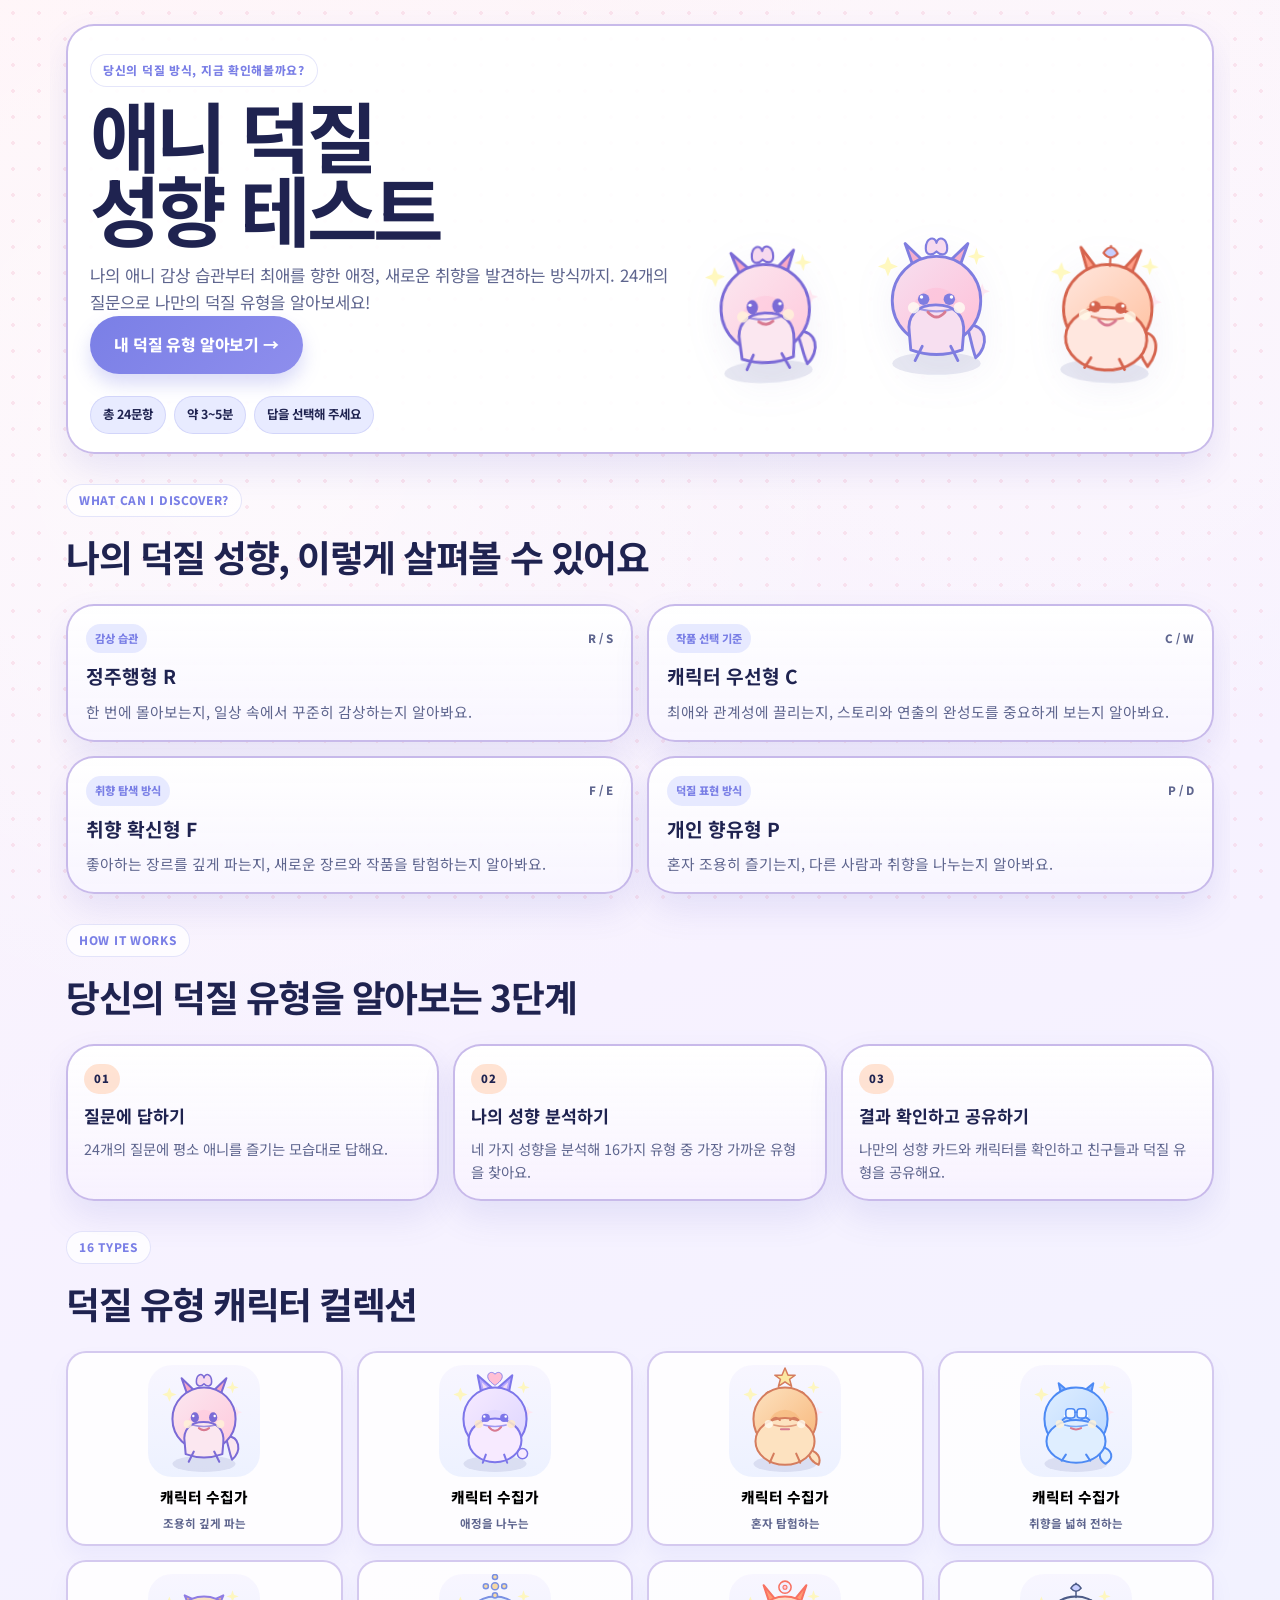
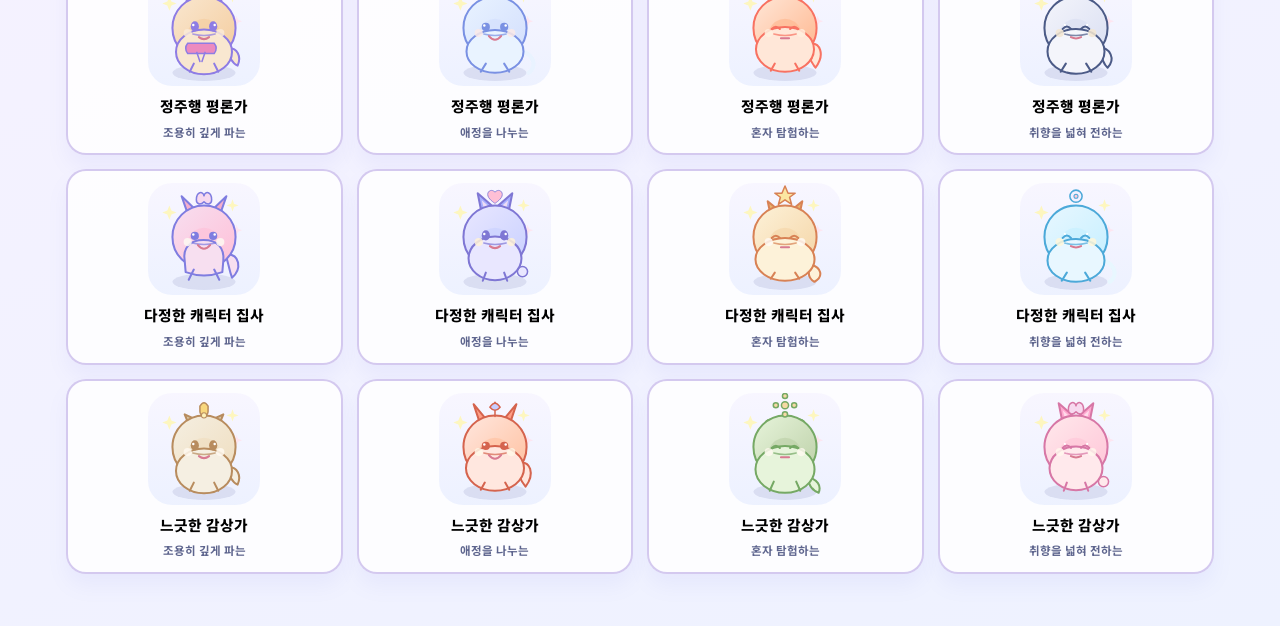
==== index.html @ 811a09e3 "Add files via upload" ====
<!DOCTYPE html>
<html lang="ko">
  <head>
    <meta charset="UTF-8" />
    <meta name="viewport" content="width=device-width, initial-scale=1.0" />
    <meta name="theme-color" content="#5a5bc9" />
    <meta
      name="description"
      content="24개 질문으로 알아보는 나의 덕질 유형! 16가지 유형 중 나는 어떤 타입일까요?"
    />
    <title>애니 덕질 성향 테스트</title>
    <link rel="canonical" href="https://yuyeon-a.github.io/connection-care/" />
    <meta property="og:type" content="website" />
    <meta property="og:title" content="애니 덕질 성향 테스트" />
    <meta property="og:description" content="24개 질문으로 알아보는 나의 덕질 유형! 16가지 유형 중 나는 어떤 타입일까요?" />
    <meta property="og:url" content="https://yuyeon-a.github.io/connection-care/" />
    <meta property="og:locale" content="ko_KR" />
    <meta property="og:image" content="https://yuyeon-a.github.io/connection-care/assets/og.png" />
    <meta name="twitter:card" content="summary_large_image" />
    <meta name="twitter:title" content="애니 덕질 성향 테스트" />
    <meta name="twitter:description" content="24개 질문으로 알아보는 나의 덕질 유형! 16가지 유형 중 나는 어떤 타입일까요?" />
    <meta name="twitter:image" content="https://yuyeon-a.github.io/connection-care/assets/og.png" />
    <link rel="icon" type="image/png" href="./assets/favicon.png" />
    <link rel="preconnect" href="https://fonts.googleapis.com" />
    <link rel="preconnect" href="https://fonts.gstatic.com" crossorigin />
    <link
      href="https://fonts.googleapis.com/css2?family=Noto+Sans+KR:wght@400;500;700;900&display=swap"
      rel="stylesheet"
    />
    <link rel="stylesheet" href="./css/style.css" />
  </head>
  <body>
    <div class="page-shell">
      <main class="page">
        <section id="intro" class="screen">
          <div class="intro-shell">
            <div class="hero-layout panel hero-panel">
              <div class="hero-copy">
                <p class="eyebrow">당신의 덕질 방식, 지금 확인해볼까요?</p>
                <h1>애니 덕질<br />성향 테스트</h1>
                <p class="lead">
                  나의 애니 감상 습관부터 최애를 향한 애정, 새로운 취향을 발견하는 방식까지.
                  24개의 질문으로 나만의 덕질 유형을 알아보세요!
                </p>
                <button id="start-btn" class="btn primary" type="button">
                  내 덕질 유형 알아보기 →
                </button>
                <div class="meta-row" aria-label="테스트 정보">
                  <span>총 24문항</span>
                  <span>약 3~5분</span>
                  <span>답을 선택해 주세요</span>
                </div>
              </div>

              <div class="hero-visual" aria-label="애니 캐릭터 일러스트">
                <div id="hero-art" class="hero-art"></div>
              </div>
            </div>

            <div class="info-section">
              <div class="section-head">
                <span class="kicker">What Can I Discover?</span>
                <h2>나의 덕질 성향, 이렇게 살펴볼 수 있어요</h2>
              </div>

              <div class="axis-grid">
                <article class="panel axis-card">
                  <div class="axis-card-top">
                    <span class="axis-tag">감상 습관</span>
                    <span class="axis-code">R / S</span>
                  </div>
                  <h3>정주행형 R</h3>
                  <p>한 번에 몰아보는지, 일상 속에서 꾸준히 감상하는지 알아봐요.</p>
                </article>

                <article class="panel axis-card">
                  <div class="axis-card-top">
                    <span class="axis-tag">작품 선택 기준</span>
                    <span class="axis-code">C / W</span>
                  </div>
                  <h3>캐릭터 우선형 C</h3>
                  <p>최애와 관계성에 끌리는지, 스토리와 연출의 완성도를 중요하게 보는지 알아봐요.</p>
                </article>

                <article class="panel axis-card">
                  <div class="axis-card-top">
                    <span class="axis-tag">취향 탐색 방식</span>
                    <span class="axis-code">F / E</span>
                  </div>
                  <h3>취향 확신형 F</h3>
                  <p>좋아하는 장르를 깊게 파는지, 새로운 장르와 작품을 탐험하는지 알아봐요.</p>
                </article>

                <article class="panel axis-card">
                  <div class="axis-card-top">
                    <span class="axis-tag">덕질 표현 방식</span>
                    <span class="axis-code">P / D</span>
                  </div>
                  <h3>개인 향유형 P</h3>
                  <p>혼자 조용히 즐기는지, 다른 사람과 취향을 나누는지 알아봐요.</p>
                </article>
              </div>
            </div>

            <div class="info-section how-it-works">
              <div class="section-head">
                <span class="kicker">How It Works</span>
                <h2>당신의 덕질 유형을 알아보는 3단계</h2>
              </div>

              <div class="steps-grid" aria-label="테스트 단계">
                <div class="panel step-card">
                  <div class="step-number">01</div>
                  <b>질문에 답하기</b>
                  <span>24개의 질문에 평소 애니를 즐기는 모습대로 답해요.</span>
                </div>
                <div class="panel step-card">
                  <div class="step-number">02</div>
                  <b>나의 성향 분석하기</b>
                  <span>네 가지 성향을 분석해 16가지 유형 중 가장 가까운 유형을 찾아요.</span>
                </div>
                <div class="panel step-card">
                  <div class="step-number">03</div>
                  <b>결과 확인하고 공유하기</b>
                  <span>나만의 성향 카드와 캐릭터를 확인하고 친구들과 덕질 유형을 공유해요.</span>
                </div>
              </div>
            </div>

            <div class="preview-block">
              <div class="section-head">
                <span class="kicker">16 Types</span>
                <h2>덕질 유형 캐릭터 컬렉션</h2>
              </div>
              <div id="type-preview" class="type-preview" aria-label="유형 미리보기"></div>
            </div>
          </div>
        </section>

        <section id="test" class="screen hidden" aria-live="polite">
          <div class="panel question-panel">
            <div class="question-meta">
              <span id="question-counter" class="question-badge">QUESTION 01 / 24</span>
              <span class="meta-tag">답을 선택해 주세요</span>
            </div>

            <div class="progress-track" aria-hidden="true">
              <div id="progress-fill" class="progress-fill"></div>
            </div>

            <h2 id="question-text" class="question-text"></h2>
            <div id="answer-options" class="answer-options" aria-label="질문 응답 선택"></div>

            <div class="nav-row">
              <button id="prev-btn" class="btn secondary" type="button">이전</button>
              <button id="next-btn" class="btn primary" type="button" disabled>다음 →</button>
            </div>
          </div>
        </section>

        <section id="result" class="screen hidden">
          <div class="result-header">
            <p class="eyebrow">당신의 덕질 유형은</p>
            <h2>나의 애니 덕질 캐릭터</h2>
          </div>

          <div class="result-layout">
            <div id="result-card-wrap" class="panel result-card-wrap"></div>

            <div class="panel result-summary-panel">
              <h2>나의 성향 분석</h2>
              <div id="axis-breakdown" class="axis-breakdown"></div>
              <p class="axis-note">
                ※ 수치는 응답을 바탕으로 한 상대적 성향 점수예요. 두 성향이 같으면 X로 표시해요.
              </p>
            </div>
          </div>

          <div id="result-report" class="result-report" aria-live="polite"></div>

          <div class="panel share-panel">
            <h2>결과 공유하기</h2>
            <div class="share-grid">
              <button type="button" class="btn share-btn" data-share="instagram">인스타그램</button>
              <button type="button" class="btn share-btn" data-share="x">X(트위터)</button>
              <button type="button" class="btn share-btn" data-share="kakao">카카오톡</button>
              <button type="button" class="btn share-btn secondary" data-share="save">이미지 저장</button>
              <button type="button" class="btn share-btn secondary" data-share="copy">링크 복사</button>
              <button type="button" class="btn share-btn secondary" data-share="retry">다시 하기</button>
            </div>
          </div>
        </section>
      </main>
    </div>

    <div id="toast" class="toast" role="status" aria-live="polite"></div>

    <script src="./js/data.js"></script>
    <script src="./js/app.js"></script>
  </body>
</html>
---- css/style.css ----
:root {
  --bg-1: #fff5f8;
  --bg-2: #f7f2ff;
  --bg-3: #eef7ff;
  --panel: rgba(255, 255, 255, 0.94);
  --pink: #f7bfd7;
  --pink-strong: #f29bbd;
  --peach: #ffd7c0;
  --blue: #bfe7ff;
  --blue-strong: #7ec6f5;
  --lavender: #dfe3ff;
  --lavender-strong: #7a7fe6;
  --yellow: #f8ebab;
  --mint: #d7f5e6;
  --navy: #1f2350;
  --subtle: #5e658e;
  --line: #e4d9ef;
  --shadow: rgba(90, 91, 201, 0.12);
  --danger: #d75c85;
  --white: #ffffff;
}

* {
  box-sizing: border-box;
}

html {
  scroll-behavior: smooth;
  overflow-x: hidden;
}

body {
  margin: 0;
  min-height: 100vh;
  max-width: 100vw;
  overflow-x: hidden;
  background:
    radial-gradient(circle at 20% 20%, rgba(255, 255, 255, 0.5) 0, rgba(255, 255, 255, 0) 30%),
    radial-gradient(circle at 80% 10%, rgba(255, 255, 255, 0.35) 0, rgba(255, 255, 255, 0) 26%),
    linear-gradient(160deg, var(--bg-1), var(--bg-2) 45%, #eef2ff 100%);
  color: var(--navy);
  font-family: "Noto Sans KR", "Apple SD Gothic Neo", "Malgun Gothic", sans-serif;
  line-height: 1.6;
}

body,
.page-shell,
.page,
.screen,
main,
section,
article,
div,
span,
button,
label,
strong,
small,
p,
h1,
h2,
h3,
h4,
svg {
  max-width: 100%;
}

html {
  overflow-x: hidden;
}

body::before {
  content: "";
  position: fixed;
  inset: 0;
  background-image: radial-gradient(circle, rgba(245, 186, 209, 0.65) 0 10%, transparent 11%);
  background-size: 26px 26px;
  opacity: 0.5;
  pointer-events: none;
}

img {
  max-width: 100%;
  display: block;
}

button,
input,
textarea,
select {
  font: inherit;
}

button {
  cursor: pointer;
}

:focus-visible {
  outline: 3px solid rgba(242, 155, 189, 0.9);
  outline-offset: 3px;
}

.page-shell {
  position: relative;
  z-index: 1;
  width: min(100%, 1180px);
  max-width: 100%;
  margin: 0 auto;
  padding: 24px 16px 52px;
  overflow-x: hidden;
}

.page {
  width: 100%;
  max-width: 100%;
}

.screen {
  width: 100%;
}

.hidden {
  display: none !important;
}

.panel {
  background: rgba(255, 255, 255, 0.92);
  border: 2px solid rgba(194, 179, 232, 0.9);
  border-radius: 28px;
  box-shadow: 0 16px 34px var(--shadow);
}

.hero-panel {
  padding: 28px 22px 18px;
}

.hero-layout {
  display: grid;
  grid-template-columns: 1fr;
  gap: 10px;
  align-items: center;
  margin-bottom: 28px;
}

.eyebrow,
.kicker {
  display: inline-flex;
  align-items: center;
  margin: 0 0 10px;
  padding: 6px 12px;
  border-radius: 999px;
  background: rgba(255, 255, 255, 0.75);
  border: 1.5px solid rgba(122, 127, 230, 0.2);
  color: var(--lavender-strong);
  font-size: 0.74rem;
  font-weight: 800;
  letter-spacing: 0.06em;
  text-transform: uppercase;
}

h1 {
  margin: 0;
  font-size: clamp(2.5rem, 6vw, 4.8rem);
  line-height: 0.96;
  letter-spacing: -0.06em;
}

.lead {
  margin: 18px 0 0;
  max-width: 600px;
  color: var(--subtle);
  font-size: 1.05rem;
}

.meta-row {
  display: flex;
  flex-wrap: wrap;
  gap: 8px;
  margin-top: 22px;
}

.meta-row span {
  display: inline-flex;
  align-items: center;
  justify-content: center;
  padding: 8px 12px;
  border-radius: 999px;
  background: rgba(223, 227, 255, 0.7);
  border: 1px solid rgba(122, 127, 230, 0.2);
  color: var(--navy);
  font-weight: 700;
  font-size: 0.78rem;
}

.btn {
  border: none;
  border-radius: 999px;
  background: linear-gradient(135deg, var(--lavender-strong), #8e8eed);
  color: var(--white);
  padding: 16px 24px;
  font-weight: 800;
  letter-spacing: -0.01em;
  box-shadow: 0 10px 18px rgba(122, 127, 230, 0.28);
  transition: transform 0.2s ease, box-shadow 0.2s ease, opacity 0.2s ease;
}

.btn:hover {
  transform: translateY(-2px);
  box-shadow: 0 14px 22px rgba(122, 127, 230, 0.35);
}

.btn:disabled {
  opacity: 0.45;
  cursor: not-allowed;
  transform: none;
  box-shadow: none;
}

.btn.secondary {
  background: var(--white);
  color: var(--lavender-strong);
  border: 2px solid rgba(122, 127, 230, 0.22);
  box-shadow: none;
}

.hero-copy {
  display: flex;
  flex-direction: column;
  align-items: flex-start;
  justify-content: center;
}

.hero-art {
  display: flex;
  align-items: flex-end;
  justify-content: center;
  gap: 10px;
  min-height: 300px;
  padding: 12px 8px;
}

.hero-character {
  display: flex;
  align-items: end;
  justify-content: center;
  width: 32%;
  min-width: 100px;
  padding: 0;
  border: none;
  background: transparent;
  transform-origin: bottom center;
}

.hero-character:nth-child(1) { transform: translateY(8px) rotate(-3deg); }
.hero-character:nth-child(2) { transform: translateY(0) rotate(0deg); }
.hero-character:nth-child(3) { transform: translateY(8px) rotate(3deg); }

.hero-art svg {
  width: 100%;
  height: auto;
  max-width: 180px;
  filter: drop-shadow(0 14px 18px rgba(96, 92, 182, 0.08));
}

.character-modal {
  position: fixed;
  inset: 0;
  display: flex;
  align-items: center;
  justify-content: center;
  padding: 16px;
  background: rgba(17, 20, 48, 0.48);
  z-index: 200;
}

.character-modal-body {
  position: relative;
  width: min(92vw, 480px);
  max-height: 85vh;
  overflow: auto;
  background: rgba(255, 255, 255, 0.98);
  border: 2px solid rgba(122, 127, 230, 0.12);
  border-radius: 28px;
  box-shadow: 0 22px 60px rgba(31, 35, 80, 0.2);
  padding: 18px 16px 16px;
  animation: modalIn 0.2s ease-out;
}

.character-modal-hero {
  display: flex;
  justify-content: center;
  padding: 8px 0 14px;
}

.character-modal-copy {
  display: grid;
  gap: 10px;
}

.character-modal-close {
  position: absolute;
  top: 10px;
  right: 10px;
  width: 36px;
  height: 36px;
  display: inline-flex;
  align-items: center;
  justify-content: center;
  border: none;
  border-radius: 50%;
  background: rgba(122, 127, 230, 0.1);
  color: var(--navy);
  font-size: 1.2rem;
}

.character-modal-badge {
  display: inline-flex;
  width: fit-content;
  padding: 6px 10px;
  border-radius: 999px;
  background: rgba(223, 227, 255, 0.72);
  color: var(--lavender-strong);
  font-size: 0.74rem;
  font-weight: 900;
  letter-spacing: 0.08em;
}

.character-modal-copy h3 {
  margin: 0;
  font-size: clamp(1.7rem, 4vw, 2.35rem);
  letter-spacing: -0.04em;
}

.character-modal-tagline {
  margin: 0;
  font-size: 0.95rem;
  color: var(--lavender-strong);
  font-weight: 800;
}

.character-modal-description {
  margin: 0;
  color: var(--subtle);
  font-size: 0.92rem;
  line-height: 1.65;
}

.character-modal-list {
  margin: 4px 0 0;
  padding-left: 1.1rem;
  color: var(--subtle);
  display: grid;
  gap: 6px;
  font-size: 0.9rem;
}

.character-modal-chips {
  display: flex;
  flex-wrap: wrap;
  gap: 8px;
}

.trait-chip {
  display: inline-flex;
  padding: 7px 10px;
  border-radius: 999px;
  background: rgba(255, 245, 250, 0.8);
  border: 1px solid rgba(242, 155, 189, 0.2);
  color: var(--navy);
  font-size: 0.72rem;
  font-weight: 800;
}

.character-modal-actions {
  display: flex;
  align-items: center;
  justify-content: center;
  gap: 10px;
  margin-top: 4px;
}

.character-modal-actions .btn {
  padding-inline: 18px;
}

@keyframes modalIn {
  from {
    opacity: 0;
    transform: translateY(12px) scale(0.98);
  }
  to {
    opacity: 1;
    transform: translateY(0) scale(1);
  }
}

@media (prefers-reduced-motion: reduce) {
  .character-modal-body {
    animation: none;
  }
}

body.modal-open {
  overflow: hidden;
}

.result-error-panel {
  display: grid;
  gap: 12px;
  text-align: center;
  padding: 24px 18px;
  min-height: 260px;
  align-content: center;
  justify-items: center;
}

.result-error-mark {
  width: 52px;
  height: 52px;
  display: inline-flex;
  align-items: center;
  justify-content: center;
  border-radius: 50%;
  background: rgba(255, 191, 215, 0.35);
  color: var(--danger);
  font-size: 2rem;
  font-weight: 900;
}

.result-error-panel h3 {
  margin: 0;
  font-size: 1.8rem;
  letter-spacing: -0.04em;
}

.result-error-panel p {
  margin: 0;
  color: var(--subtle);
}

.result-error-actions {
  display: flex;
  gap: 10px;
  flex-wrap: wrap;
  justify-content: center;
}

.info-section,
.preview-block {
  margin-top: 30px;
}

.section-head {
  margin-bottom: 18px;
}

.section-head h2 {
  margin: 0;
  font-size: clamp(1.65rem, 3vw, 2.3rem);
  letter-spacing: -0.04em;
}

.axis-grid {
  display: grid;
  grid-template-columns: repeat(1, minmax(0, 1fr));
  gap: 14px;
}

.axis-card {
  padding: 18px 18px 16px;
  background: linear-gradient(180deg, rgba(255, 255, 255, 0.98), rgba(248, 245, 255, 0.95));
}

.axis-card-top {
  display: flex;
  justify-content: space-between;
  gap: 10px;
  align-items: center;
  margin-bottom: 8px;
}

.axis-tag {
  display: inline-flex;
  padding: 6px 9px;
  border-radius: 999px;
  background: rgba(223, 227, 255, 0.75);
  color: var(--lavender-strong);
  font-size: 0.7rem;
  font-weight: 800;
}

.axis-code {
  color: var(--subtle);
  font-size: 0.72rem;
  font-weight: 800;
}

.axis-emoji {
  display: inline-flex;
  align-items: center;
  justify-content: center;
  width: 48px;
  height: 48px;
  margin: 8px 0 10px;
  border-radius: 16px;
  background: linear-gradient(135deg, rgba(247, 191, 215, 0.4), rgba(191, 231, 255, 0.4));
  font-size: 1.6rem;
}

.axis-card h3 {
  margin: 0 0 8px;
  font-size: 1.2rem;
}

.axis-card p {
  margin: 0;
  color: var(--subtle);
  font-size: 0.92rem;
}

.steps-grid {
  display: grid;
  grid-template-columns: 1fr;
  gap: 14px;
}

.step-card {
  padding: 18px 16px 16px;
  display: flex;
  flex-direction: column;
  gap: 8px;
  min-height: 150px;
  background: linear-gradient(180deg, rgba(255,255,255,0.98), rgba(247,242,255,0.9));
}

.step-number {
  width: fit-content;
  padding: 6px 10px;
  border-radius: 999px;
  background: rgba(255, 215, 192, 0.7);
  color: var(--navy);
  font-weight: 900;
  font-size: 0.7rem;
  letter-spacing: 0.08em;
}

.step-card b {
  font-size: 1.08rem;
}

.step-card span {
  color: var(--subtle);
  font-size: 0.9rem;
}

.type-preview {
  display: grid;
  grid-template-columns: repeat(2, minmax(0, 1fr));
  gap: 14px;
}

.type-card {
  background: rgba(255, 255, 255, 0.84);
  border: 2px solid rgba(194, 179, 232, 0.7);
  border-radius: 20px;
  padding: 12px 10px 10px;
  text-align: center;
  box-shadow: 0 12px 20px rgba(122, 127, 230, 0.08);
}

.type-card-art {
  display: flex;
  align-items: center;
  justify-content: center;
  width: 112px;
  height: 112px;
  margin: 0 auto 8px;
  border-radius: 24px;
  background: linear-gradient(180deg, rgba(247, 245, 255, 0.9), rgba(235, 240, 255, 0.9));
  overflow: hidden;
}

.type-card-art svg {
  display: block;
  width: 112px;
  height: 112px;
  margin: 0;
}

.type-card .label {
  display: block;
  font-weight: 800;
  font-size: 0.92rem;
}

.type-card .sub {
  color: var(--subtle);
  font-size: 0.72rem;
  font-weight: 700;
}

.question-panel {
  max-width: 860px;
  margin: 0 auto;
  padding: 26px 18px 20px;
  background: linear-gradient(180deg, rgba(255,255,255,0.97), rgba(248,245,255,0.95));
}

.question-meta {
  display: flex;
  justify-content: space-between;
  align-items: center;
  gap: 12px;
  margin-bottom: 10px;
}

.question-badge {
  display: inline-flex;
  align-items: center;
  padding: 7px 12px;
  border-radius: 999px;
  background: rgba(223, 227, 255, 0.75);
  color: var(--navy);
  font-size: 0.73rem;
  font-weight: 900;
  letter-spacing: 0.08em;
  text-transform: uppercase;
}

.meta-tag {
  color: var(--subtle);
  font-size: 0.82rem;
  font-weight: 700;
}

.progress-track {
  height: 12px;
  width: 100%;
  background: linear-gradient(90deg, rgba(223,227,255,0.8), rgba(255,223,236,0.75));
  border: 1px solid rgba(122, 127, 230, 0.1);
  border-radius: 999px;
  overflow: hidden;
}

.progress-fill {
  height: 100%;
  width: 0;
  background: linear-gradient(90deg, var(--pink-strong), var(--lavender-strong), var(--blue-strong));
  border-radius: inherit;
  transition: width 0.26s ease;
}

.question-text {
  margin: 26px 0 22px;
  min-height: 78px;
  font-size: clamp(1.3rem, 2.7vw, 2rem);
  line-height: 1.45;
  letter-spacing: -0.03em;
  text-align: center;
  word-break: keep-all;
}

.answer-options {
  display: grid;
  grid-template-columns: repeat(7, minmax(0, 1fr));
  gap: 8px;
  align-items: start;
}

.answer-option {
  display: flex;
  flex-direction: column;
  justify-content: flex-start;
  align-items: center;
  gap: 6px;
  min-height: 96px;
  padding: 8px 4px 6px;
  border: none;
  background: transparent;
  color: var(--navy);
  text-align: center;
  transition: transform 0.18s ease, opacity 0.18s ease;
}

.answer-option:hover {
  transform: translateY(-2px);
}

.answer-option:focus-visible {
  outline: 3px solid rgba(122, 127, 230, 0.45);
  outline-offset: 2px;
  border-radius: 999px;
}

.answer-option .answer-dot {
  position: relative;
  display: inline-flex;
  align-items: center;
  justify-content: center;
  width: 12px;
  height: 12px;
  border-radius: 50%;
  background: linear-gradient(145deg, rgba(188, 194, 221, 0.95), rgba(146, 150, 179, 0.88));
  border: 2px solid rgba(86, 93, 140, 0.18);
  box-shadow: inset 0 0 0 2px rgba(255, 255, 255, 0.75), 0 0 0 rgba(255, 255, 255, 0);
  transition: transform 0.18s ease, background 0.18s ease, box-shadow 0.18s ease;
}

.answer-option .answer-dot::before,
.answer-option .answer-dot::after {
  content: "";
  position: absolute;
  inset: -8px;
  border-radius: 50%;
  pointer-events: none;
}

.answer-option .answer-dot::before {
  border: 2px solid rgba(255, 185, 214, 0.8);
  opacity: 0;
  transform: scale(0.7);
}

.answer-option .answer-dot::after {
  inset: -4px;
  background: radial-gradient(circle, rgba(255, 255, 255, 0.9), rgba(255, 255, 255, 0) 62%);
  opacity: 0;
}

.answer-option .answer-value {
  font-size: 0.68rem;
  font-weight: 800;
  line-height: 1;
  color: var(--subtle);
}

.answer-option .answer-label {
  font-size: 0.58rem;
  font-weight: 700;
  line-height: 1.2;
  color: var(--subtle);
  word-break: keep-all;
  min-height: 28px;
}

.answer-option.selected .answer-dot {
  width: 16px;
  height: 16px;
  background: linear-gradient(135deg, #ffb8d8, #b9caef 40%, #b8f0d9 100%);
  border-color: rgba(122, 127, 230, 0.2);
  box-shadow: 0 0 0 4px rgba(122, 127, 230, 0.12), 0 0 14px rgba(255, 184, 216, 0.9), 0 0 22px rgba(167, 200, 255, 0.75);
  animation: answerGlow 0.45s ease-out;
}

.answer-option.selected .answer-dot::before {
  opacity: 1;
  animation: answerRing 0.45s ease-out;
}

.answer-option.selected .answer-dot::after {
  opacity: 1;
  animation: answerSpark 0.5s ease-out;
}

.answer-option.selected .answer-value,
.answer-option.selected .answer-label {
  color: var(--navy);
}

@keyframes answerGlow {
  0% {
    transform: scale(0.75);
    box-shadow: 0 0 0 rgba(255, 184, 216, 0), 0 0 0 rgba(167, 200, 255, 0);
  }
  45% {
    transform: scale(1.12);
    box-shadow: 0 0 0 6px rgba(255, 184, 216, 0.24), 0 0 18px rgba(255, 184, 216, 0.9), 0 0 28px rgba(167, 200, 255, 0.7);
  }
  100% {
    transform: scale(1);
    box-shadow: 0 0 0 4px rgba(122, 127, 230, 0.12), 0 0 14px rgba(255, 184, 216, 0.9), 0 0 22px rgba(167, 200, 255, 0.75);
  }
}

@keyframes answerRing {
  0% {
    opacity: 0;
    transform: scale(0.65);
  }
  40% {
    opacity: 1;
  }
  100% {
    opacity: 0;
    transform: scale(1.25);
  }
}

@keyframes answerSpark {
  0% {
    transform: scale(0.5);
    opacity: 0;
  }
  30% {
    opacity: 1;
  }
  100% {
    transform: scale(1.2);
    opacity: 0;
  }
}

.nav-row {
  display: flex;
  justify-content: flex-start;
  margin-top: 22px;
}

.result-header {
  margin: 0 0 18px;
}

.result-header h2 {
  margin: 0;
  font-size: clamp(1.8rem, 4vw, 2.8rem);
  letter-spacing: -0.04em;
}

.result-layout {
  display: grid;
  grid-template-columns: minmax(0, 1fr);
  gap: 20px;
  align-items: start;
  max-width: 1100px;
  margin: 0 auto;
  min-width: 0;
}

.result-card-wrap {
  width: min(100%, 420px);
  justify-self: center;
  padding: 18px 14px;
  background: linear-gradient(180deg, rgba(255,255,255,0.96), rgba(249,244,255,0.95));
  overflow: hidden;
  min-width: 0;
}

.result-card-wrap svg {
  display: block;
  width: 100%;
  max-width: 360px;
  height: auto;
  margin: 0 auto;
  border-radius: 32px;
  box-shadow: 0 18px 28px rgba(122, 127, 230, 0.12);
  animation: resultCardReveal 0.4s ease-out;
  transform-origin: center center;
}

@keyframes resultCardReveal {
  from {
    opacity: 0;
    transform: translateY(14px) scale(0.98);
  }
  to {
    opacity: 1;
    transform: translateY(0) scale(1);
  }
}

@media (prefers-reduced-motion: reduce) {
  .result-card-wrap svg {
    animation: none;
  }
}

.result-summary-panel {
  padding: 18px 18px 16px;
  min-width: 0;
}

.result-summary-panel h2 {
  margin: 0 0 16px;
  font-size: clamp(1.4rem, 2vw, 2rem);
  letter-spacing: -0.04em;
}

.result-report {
  margin-top: 28px;
  display: grid;
  gap: 18px;
}

.result-article {
  display: grid;
  gap: 18px;
}

.report-hero,
.report-section {
  background: linear-gradient(180deg, rgba(255,255,255,0.98), rgba(248,244,255,0.96));
  border: 2px solid rgba(194, 179, 232, 0.8);
  border-radius: 28px;
  box-shadow: 0 18px 30px rgba(90, 91, 201, 0.08);
}

.report-hero {
  display: grid;
  grid-template-columns: 1fr;
  gap: 14px;
  padding: 20px 18px;
}

.report-hero-art {
  display: flex;
  align-items: center;
  justify-content: center;
  min-height: 250px;
  padding: 8px;
  border-radius: 24px;
  background: linear-gradient(180deg, rgba(237,244,255,0.8), rgba(245,240,255,0.8));
}

.report-hero-art svg {
  width: min(100%, 260px);
  height: auto;
  display: block;
  filter: drop-shadow(0 18px 22px rgba(105, 102, 195, 0.12));
}

.report-copy {
  display: grid;
  gap: 10px;
  min-width: 0;
}

.report-copy h3,
.report-copy p,
.report-section > p,
.trait-item span,
.strength-item span,
.weak-item span,
.axis-summary-top,
.axis-note,
.result-line,
.result-intro,
.axis-row p,
.axis-head,
.share-btn,
.meta-row span,
.question-badge,
.meta-tag,
.result-badge,
.keyword-pill,
.type-card .label,
.type-card .sub,
.axis-tag,
.axis-code,
.axis-card p,
.axis-card h3 {
  overflow-wrap: anywhere;
  word-break: keep-all;
}

.result-badge {
  display: inline-flex;
  width: fit-content;
  padding: 6px 10px;
  border-radius: 999px;
  background: rgba(223, 227, 255, 0.72);
  color: var(--lavender-strong);
  font-size: 0.72rem;
  font-weight: 900;
  letter-spacing: 0.12em;
  text-transform: uppercase;
}

.report-copy h3 {
  margin: 0;
  font-size: clamp(2rem, 4vw, 3rem);
  line-height: 1.05;
  letter-spacing: -0.05em;
}

.result-line {
  margin: 0;
  color: var(--lavender-strong);
  font-weight: 800;
  font-size: 0.98rem;
}

.result-intro {
  margin: 0;
  color: var(--subtle);
  font-size: 0.98rem;
}

.keyword-row {
  display: flex;
  flex-wrap: wrap;
  gap: 8px;
  margin-top: 4px;
}

.keyword-pill {
  display: inline-flex;
  align-items: center;
  justify-content: center;
  padding: 7px 10px;
  border-radius: 999px;
  background: linear-gradient(135deg, rgba(247, 191, 215, 0.5), rgba(223, 227, 255, 0.64));
  border: 1px solid rgba(122, 127, 230, 0.18);
  color: var(--navy);
  font-size: 0.73rem;
  font-weight: 800;
}

.report-section {
  padding: 18px 18px 20px;
  min-width: 0;
}

.report-section h4 {
  margin: 0 0 14px;
  font-size: 1.2rem;
  letter-spacing: -0.03em;
}

.report-section > p {
  margin: 0;
  color: var(--subtle);
  font-size: 0.96rem;
}

.trait-grid,
.strength-grid,
.weak-grid {
  display: grid;
  grid-template-columns: 1fr;
  gap: 12px;
}

.trait-item,
.strength-item,
.weak-item {
  display: grid;
  gap: 6px;
  padding: 14px 14px 12px;
  border-radius: 18px;
  background: rgba(249,247,255,0.9);
  border: 1px solid rgba(194, 179, 232, 0.7);
}

.trait-item strong,
.strength-item strong,
.weak-item strong {
  font-size: 0.96rem;
}

.trait-item span,
.strength-item span,
.weak-item span {
  color: var(--subtle);
  font-size: 0.86rem;
  line-height: 1.6;
}

.axis-summary {
  display: grid;
  gap: 14px;
}

.axis-summary-row {
  display: grid;
  gap: 8px;
}

.axis-summary-top {
  display: flex;
  justify-content: space-between;
  gap: 10px;
  font-size: 0.8rem;
  font-weight: 800;
  flex-wrap: wrap;
  min-width: 0;
}

.axis-summary-bar {
  position: relative;
  display: flex;
  width: 100%;
  min-width: 0;
  overflow: hidden;
  height: 12px;
  border-radius: 999px;
  background: rgba(228, 217, 239, 0.9);
}

.axis-summary-bar .segment-a,
.axis-summary-bar .segment-b {
  height: 100%;
  display: block;
}

.axis-summary-bar .segment-a {
  background: linear-gradient(90deg, var(--lavender-strong), #8a87ef);
}

.axis-summary-bar .segment-b {
  background: linear-gradient(90deg, var(--pink-strong), #f9b4cb);
}

.axis-summary-note {
  margin-top: 8px;
  color: var(--subtle);
  font-size: 0.82rem;
}

@media (min-width: 700px) {
  .report-hero {
    grid-template-columns: minmax(220px, 280px) minmax(0, 1fr);
    align-items: center;
  }

  .trait-grid,
  .strength-grid,
  .weak-grid {
    grid-template-columns: repeat(2, minmax(0, 1fr));
  }
}

.axis-breakdown {
  display: grid;
  gap: 18px;
}

.axis-row {
  display: grid;
  gap: 8px;
}

.axis-head {
  display: flex;
  justify-content: space-between;
  align-items: center;
  gap: 8px;
  font-weight: 800;
  font-size: 0.82rem;
  flex-wrap: wrap;
  min-width: 0;
}

.axis-bar {
  position: relative;
  display: flex;
  width: 100%;
  min-width: 0;
  height: 12px;
  border-radius: 999px;
  overflow: hidden;
  background: rgba(228, 217, 239, 0.9);
}

.axis-bar .segment-a {
  display: block;
  background: linear-gradient(90deg, var(--lavender-strong), #8a87ef);
  height: 100%;
}

.axis-bar .segment-b {
  display: block;
  background: linear-gradient(90deg, var(--pink-strong), #fabcce);
  height: 100%;
}

.axis-row p {
  margin: 0;
  color: var(--subtle);
  font-size: 0.78rem;
}

.axis-note {
  margin: 10px 0 0;
  color: var(--subtle);
  font-size: 0.72rem;
}

.share-panel {
  margin-top: 24px;
  padding: 20px 18px;
}

.share-panel h2 {
  margin: 0 0 12px;
  font-size: clamp(1.3rem, 2vw, 1.8rem);
  letter-spacing: -0.03em;
}

.share-grid {
  display: grid;
  grid-template-columns: repeat(2, minmax(0, 1fr));
  gap: 10px;
  margin-top: 12px;
}

.share-btn {
  width: 100%;
  justify-self: stretch;
  font-size: 0.9rem;
  padding: 12px 14px;
}

.toast {
  position: fixed;
  left: 50%;
  bottom: 24px;
  transform: translateX(-50%) translateY(12px);
  background: rgba(31, 35, 80, 0.97);
  color: var(--white);
  padding: 10px 18px;
  border-radius: 999px;
  box-shadow: 0 14px 30px rgba(31, 35, 80, 0.25);
  opacity: 0;
  pointer-events: none;
  transition: opacity 0.2s ease, transform 0.2s ease;
  font-size: 0.84rem;
  z-index: 100;
}

.toast.show {
  opacity: 1;
  transform: translateX(-50%) translateY(0);
}

.friend-banner {
  display: flex;
  flex-direction: column;
  gap: 8px;
  margin-bottom: 18px;
  padding: 16px 18px;
  border: 1px solid rgba(112, 118, 220, 0.2);
  border-radius: 18px;
  background: linear-gradient(135deg, rgba(122, 109, 255, 0.1), rgba(255, 176, 208, 0.12));
}

.friend-banner strong {
  font-size: 1rem;
  color: var(--navy);
}

.friend-banner span {
  font-size: 0.8rem;
  color: var(--subtle);
}

.friend-cta {
  width: fit-content;
  margin-top: 4px;
}

.image-overlay {
  position: fixed;
  inset: 0;
  display: none;
  align-items: center;
  justify-content: center;
  z-index: 200;
  padding: 20px;
}

.image-overlay.show {
  display: flex;
}

.image-overlay-backdrop {
  position: absolute;
  inset: 0;
  background: rgba(17, 20, 48, 0.6);
}

.image-overlay-dialog {
  position: relative;
  z-index: 1;
  width: min(90vw, 420px);
  padding: 18px 18px 12px;
  border-radius: 24px;
  background: rgba(255, 255, 255, 0.98);
  box-shadow: 0 20px 50px rgba(17, 20, 48, 0.28);
}

.image-overlay-close {
  position: absolute;
  top: 12px;
  right: 12px;
  width: 36px;
  height: 36px;
  border: 0;
  border-radius: 50%;
  background: rgba(90, 91, 201, 0.12);
  color: var(--navy);
  font-size: 1.1rem;
  cursor: pointer;
}

.image-overlay-copy {
  margin: 0 0 12px;
  font-size: 0.82rem;
  font-weight: 700;
  color: var(--subtle);
}

.image-overlay-preview {
  display: block;
  width: 100%;
  border-radius: 18px;
  background: #f7f3ff;
}

@media (min-width: 640px) {
  .axis-grid {
    grid-template-columns: repeat(2, minmax(0, 1fr));
  }

  .steps-grid {
    grid-template-columns: repeat(3, minmax(0, 1fr));
  }

  .type-preview {
    grid-template-columns: repeat(4, minmax(0, 1fr));
  }
}

@media (min-width: 820px) {
  .hero-layout {
    grid-template-columns: 1.15fr 1fr;
  }

  .result-layout {
    grid-template-columns: minmax(280px, 400px) minmax(0, 1fr);
  }

  .result-card-wrap {
    width: min(100%, 400px);
    justify-self: center;
  }
}

@media (max-width: 720px) {
  .question-panel {
    padding-inline: 14px;
  }

  .answer-options {
    gap: 6px;
    width: 100%;
  }

  .answer-option {
    min-height: 82px;
    padding-inline: 2px;
  }

  .answer-option .answer-label {
    font-size: 0.56rem;
    min-height: 26px;
  }

  .answer-option .answer-value {
    font-size: 0.62rem;
  }

  .result-card-wrap {
    padding: 12px 10px;
  }

  .report-hero {
    padding: 16px 14px;
  }

  .report-section {
    padding: 16px 14px 18px;
  }

  .share-grid {
    grid-template-columns: repeat(2, minmax(0, 1fr));
  }
}

@media (max-width: 540px) {
  .page-shell {
    padding-left: 10px;
    padding-right: 10px;
  }

  .question-text {
    min-height: 64px;
    font-size: 1.12rem;
  }

  .answer-option {
    min-height: 74px;
    gap: 5px;
    min-width: 0;
  }

  .answer-option .answer-label {
    font-size: 0.5rem;
    line-height: 1.15;
    white-space: normal;
  }

  .result-header h2 {
    font-size: 1.7rem;
  }

  .report-copy h3 {
    font-size: 1.7rem;
  }

  .result-summary-panel,
  .share-panel,
  .report-section {
    padding-left: 12px;
    padding-right: 12px;
  }

  .share-grid {
    grid-template-columns: 1fr;
  }

  .axis-head,
  .axis-summary-top {
    flex-direction: column;
    align-items: flex-start;
  }
}

@media (prefers-reduced-motion: reduce) {
  html {
    scroll-behavior: auto;
  }

  *, *::before, *::after {
    animation: none !important;
    transition: none !important;
  }

  .answer-option .answer-dot,
  .answer-option.selected .answer-dot {
    animation: none !important;
    transition: none !important;
  }
}
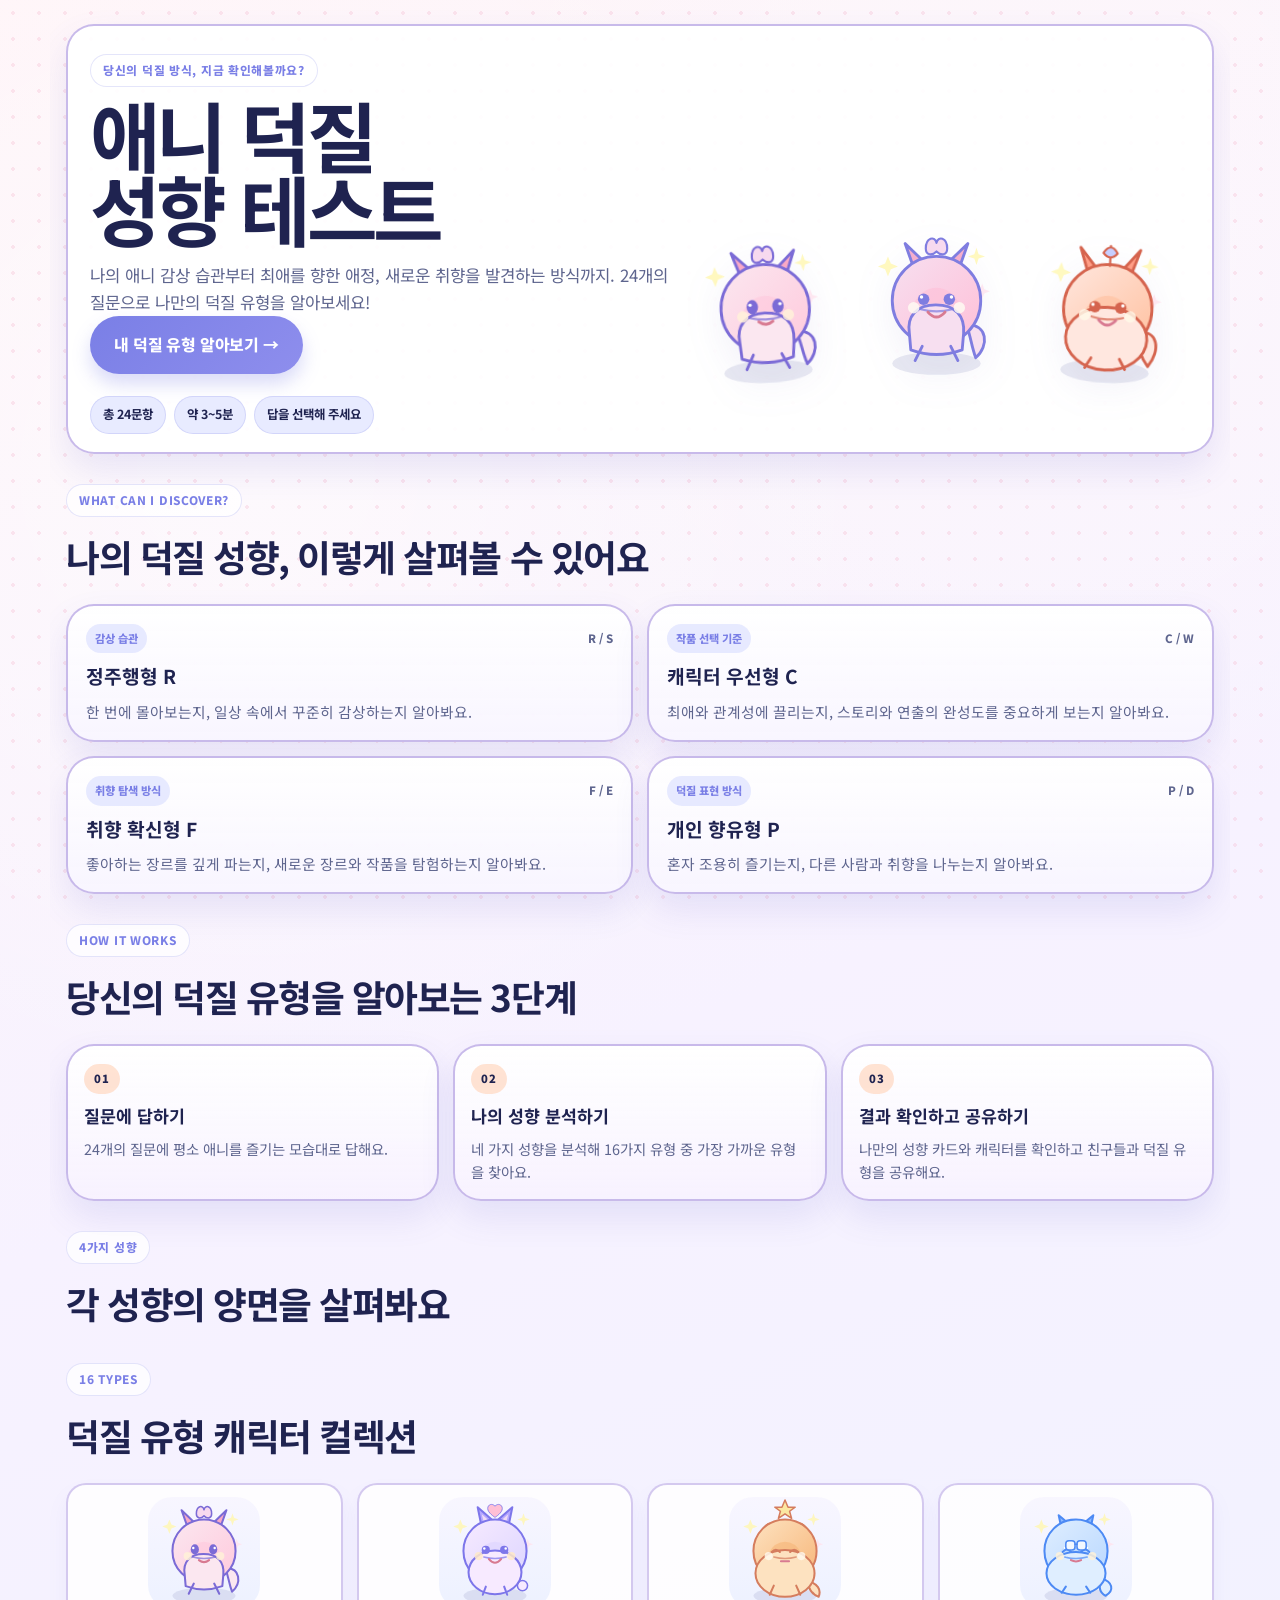
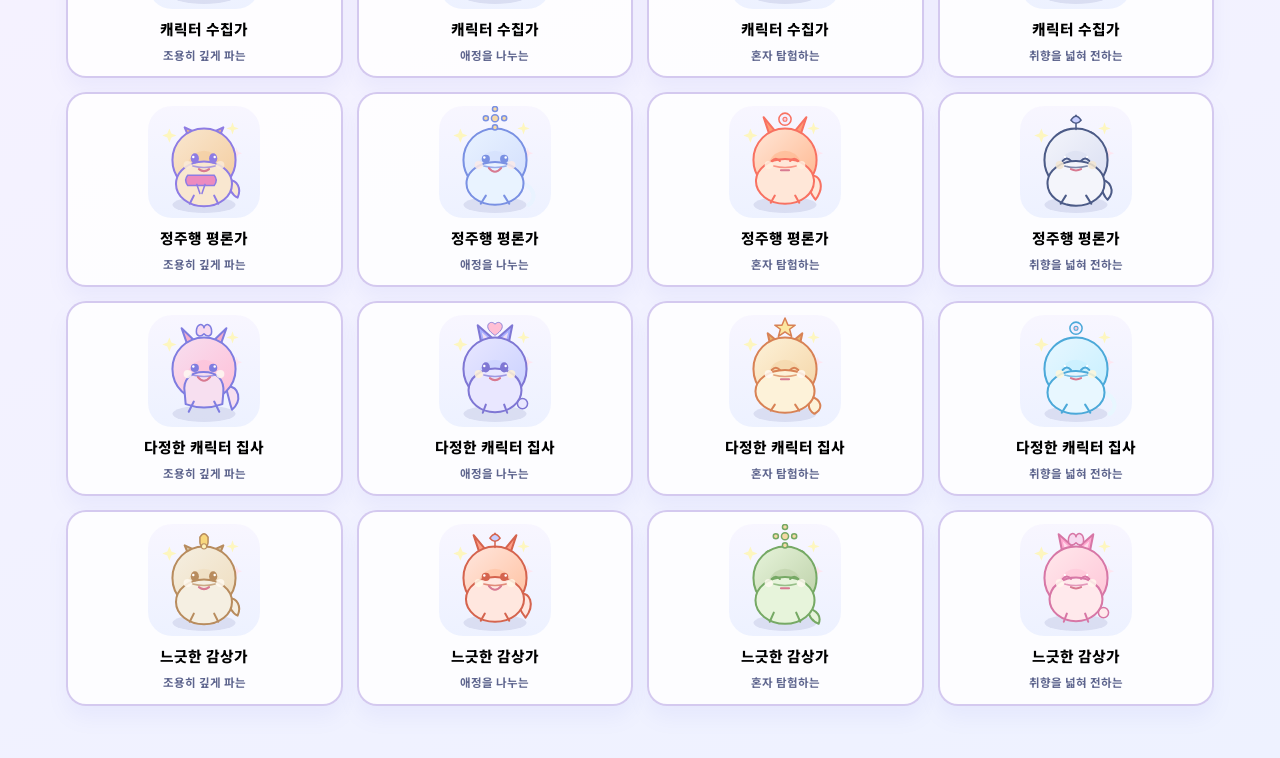
==== commit daffe5ce: "Add files via upload" ====
--- a/index.html
+++ b/index.html
@@ -127,6 +127,14 @@
               </div>
             </div>
 
+            <div class="info-section">
+              <div class="section-head">
+                <span class="kicker">4가지 성향</span>
+                <h2>각 성향의 양면을 살펴봐요</h2>
+              </div>
+              <div id="axis-guide" class="axis-guide" aria-label="성향 가이드"></div>
+            </div>
+
             <div class="preview-block">
               <div class="section-head">
                 <span class="kicker">16 Types</span>
@@ -148,12 +156,11 @@
               <div id="progress-fill" class="progress-fill"></div>
             </div>
 
-            <h2 id="question-text" class="question-text"></h2>
-            <div id="answer-options" class="answer-options" aria-label="질문 응답 선택"></div>
+            <h2 id="question-text" class="question-text" aria-live="polite"></h2>
+            <div id="answer-options" class="answer-options" aria-label="질문 응답 선택" role="radiogroup"></div>
 
             <div class="nav-row">
               <button id="prev-btn" class="btn secondary" type="button">이전</button>
-              <button id="next-btn" class="btn primary" type="button" disabled>다음 →</button>
             </div>
           </div>
         </section>
@@ -196,6 +203,7 @@
     <div id="toast" class="toast" role="status" aria-live="polite"></div>
 
     <script src="./js/data.js"></script>
+    <script src="./js/sprites.js"></script>
     <script src="./js/app.js"></script>
   </body>
 </html>
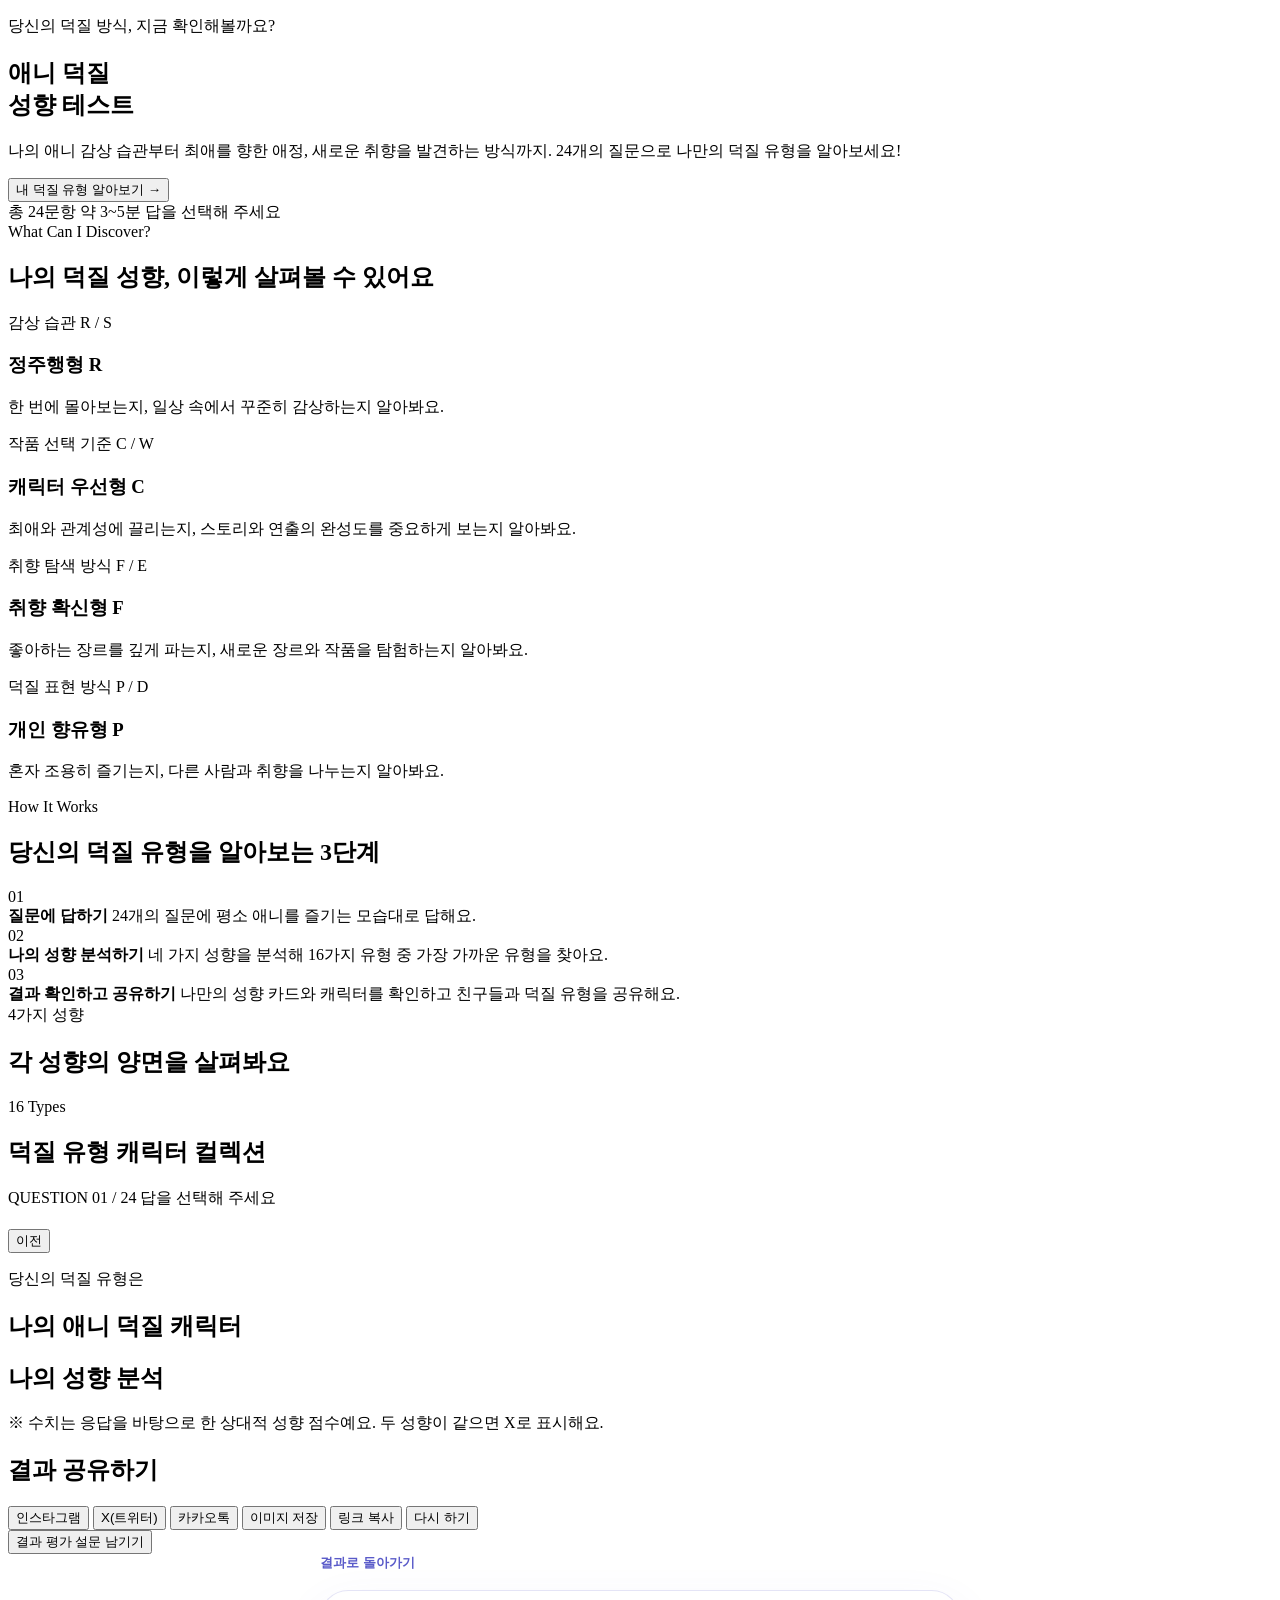
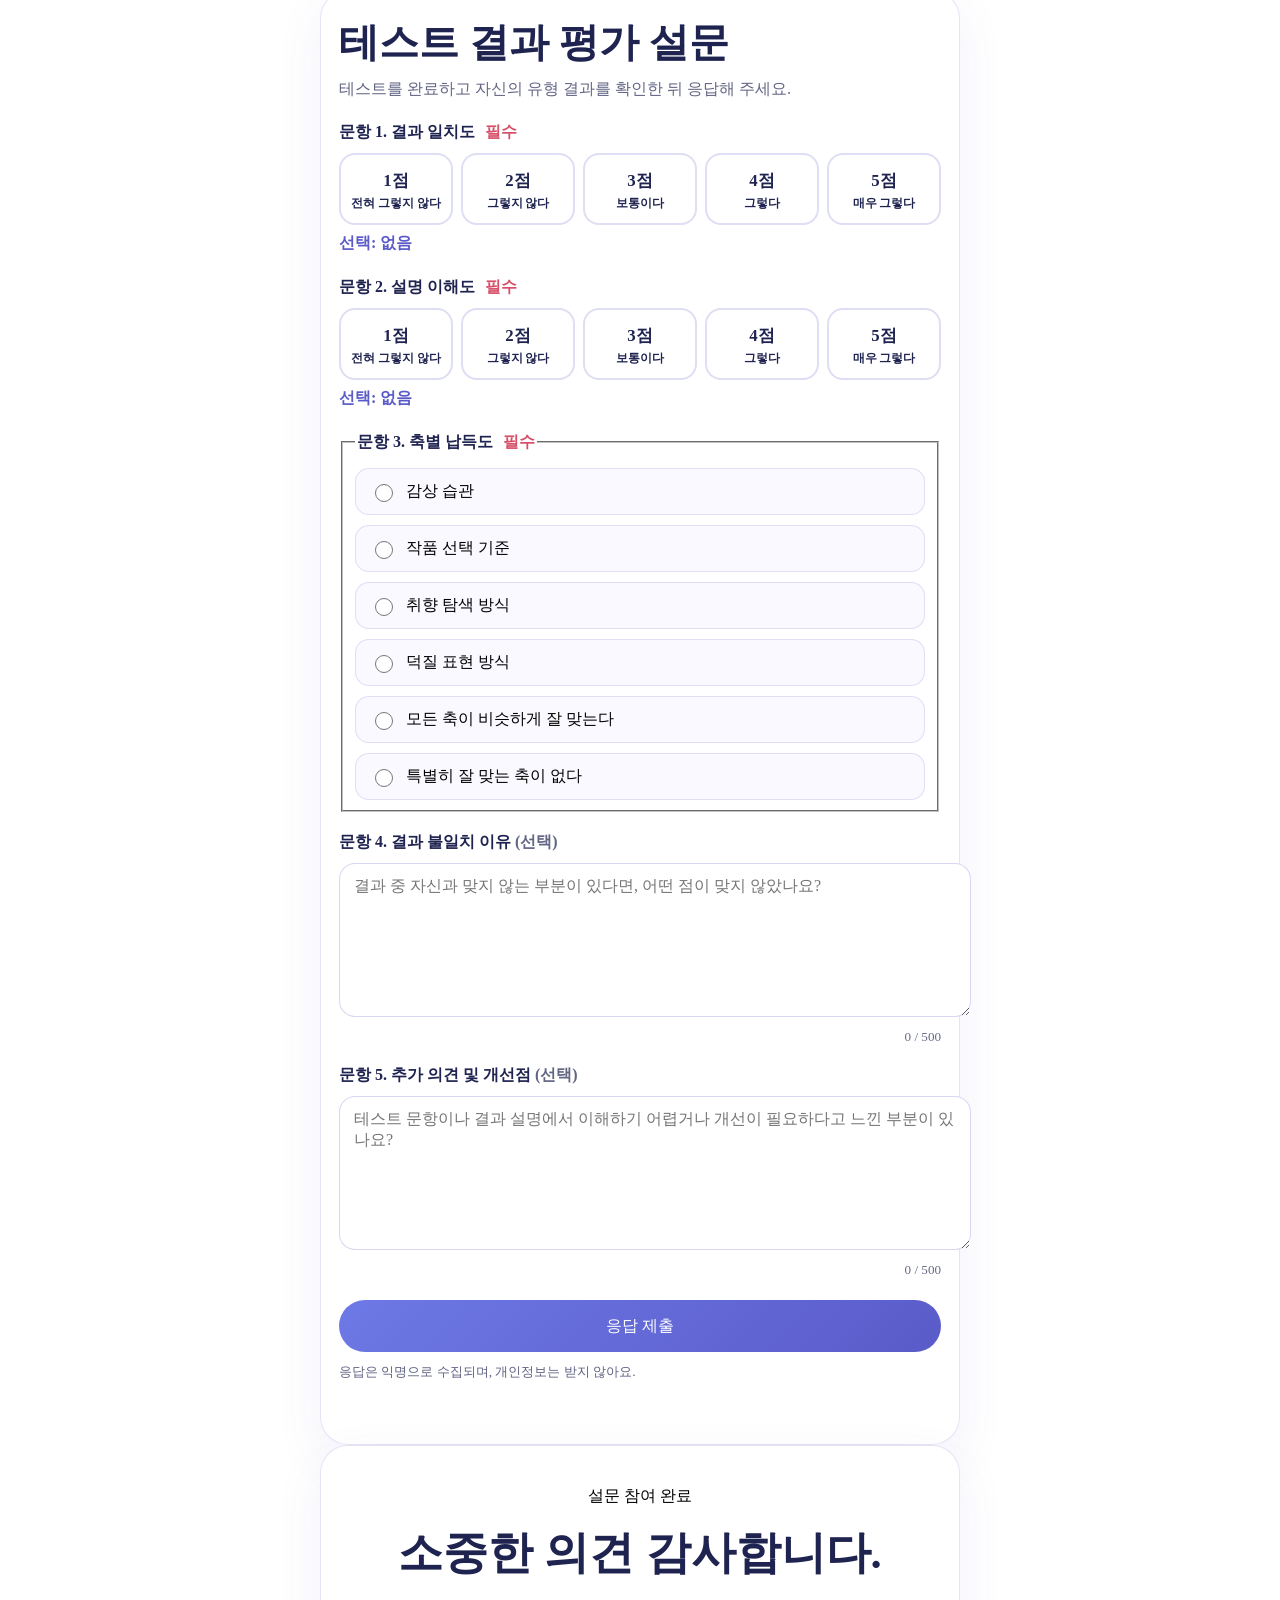
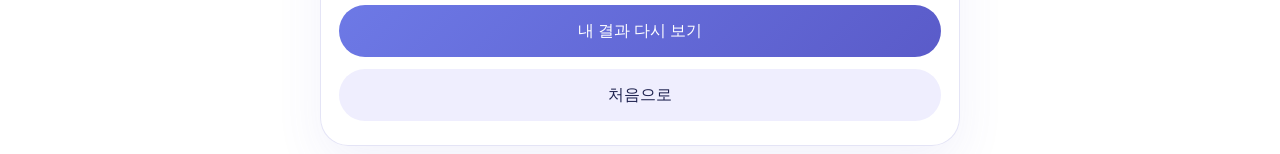
==== commit 8a28ed3b: "Add files via upload" ====
--- a/index.html
+++ b/index.html
@@ -9,17 +9,17 @@
       content="24개 질문으로 알아보는 나의 덕질 유형! 16가지 유형 중 나는 어떤 타입일까요?"
     />
     <title>애니 덕질 성향 테스트</title>
-    <link rel="canonical" href="https://yuyeon-a.github.io/connection-care/" />
+    <link rel="canonical" href="https://yuyeon-a.github.io/anime-fandom-test/" />
     <meta property="og:type" content="website" />
     <meta property="og:title" content="애니 덕질 성향 테스트" />
     <meta property="og:description" content="24개 질문으로 알아보는 나의 덕질 유형! 16가지 유형 중 나는 어떤 타입일까요?" />
-    <meta property="og:url" content="https://yuyeon-a.github.io/connection-care/" />
+    <meta property="og:url" content="https://yuyeon-a.github.io/anime-fandom-test/" />
     <meta property="og:locale" content="ko_KR" />
-    <meta property="og:image" content="https://yuyeon-a.github.io/connection-care/assets/og.png" />
+    <meta property="og:image" content="https://yuyeon-a.github.io/anime-fandom-test/assets/og.png" />
     <meta name="twitter:card" content="summary_large_image" />
     <meta name="twitter:title" content="애니 덕질 성향 테스트" />
     <meta name="twitter:description" content="24개 질문으로 알아보는 나의 덕질 유형! 16가지 유형 중 나는 어떤 타입일까요?" />
-    <meta name="twitter:image" content="https://yuyeon-a.github.io/connection-care/assets/og.png" />
+    <meta name="twitter:image" content="https://yuyeon-a.github.io/anime-fandom-test/assets/og.png" />
     <link rel="icon" type="image/png" href="./assets/favicon.png" />
     <link rel="preconnect" href="https://fonts.googleapis.com" />
     <link rel="preconnect" href="https://fonts.gstatic.com" crossorigin />
@@ -28,6 +28,239 @@
       rel="stylesheet"
     />
     <link rel="stylesheet" href="./css/style.css" />
+    <style>
+      :root {
+        --indigo: #5a5bc9;
+        --indigo-deep: #1f2350;
+        --lavender: #f2efff;
+        --white: #ffffff;
+        --navy: #1f2350;
+        --text: #20263f;
+        --border: rgba(90, 91, 201, 0.16);
+        --error: #d64f68;
+        --success: #2e9d7d;
+      }
+      .survey-screen,
+      .thank-you-screen {
+        max-width: 640px;
+        margin: 0 auto;
+        width: min(92vw, 640px);
+      }
+      .survey-header {
+        display: flex;
+        align-items: center;
+        justify-content: space-between;
+        gap: 12px;
+        margin-bottom: 18px;
+      }
+      .text-link {
+        background: none;
+        border: none;
+        color: var(--indigo);
+        font-weight: 700;
+        cursor: pointer;
+        padding: 0;
+      }
+      .survey-panel,
+      .thank-you-panel {
+        background: rgba(255, 255, 255, 0.95);
+        border: 1px solid var(--border);
+        border-radius: 28px;
+        box-shadow: 0 18px 48px rgba(90, 91, 201, 0.08);
+        padding: 24px 18px;
+      }
+      .survey-title {
+        margin: 0;
+        color: var(--navy);
+        font-size: clamp(1.8rem, 4vw, 2.5rem);
+      }
+      .survey-subtitle {
+        margin: 6px 0 20px;
+        color: rgba(31, 35, 80, 0.7);
+        line-height: 1.6;
+      }
+      .survey-field {
+        margin-bottom: 20px;
+      }
+      .survey-field > label,
+      .survey-field legend {
+        display: block;
+        font-weight: 800;
+        color: var(--navy);
+        margin-bottom: 10px;
+      }
+      .required-mark {
+        color: var(--error);
+        margin-left: 6px;
+      }
+      .rating-row {
+        display: grid;
+        grid-template-columns: repeat(5, minmax(0, 1fr));
+        gap: 8px;
+      }
+      .rating-btn {
+        appearance: none;
+        border: 2px solid rgba(90, 91, 201, 0.2);
+        background: var(--white);
+        color: var(--navy);
+        border-radius: 16px;
+        padding: 12px 8px 10px;
+        min-height: 72px;
+        font: inherit;
+        font-weight: 800;
+        cursor: pointer;
+        transition: 0.15s ease;
+        display: flex;
+        flex-direction: column;
+        align-items: center;
+        justify-content: center;
+        gap: 4px;
+        text-align: center;
+      }
+      .rating-btn .score {
+        font-size: 1.05rem;
+      }
+      .rating-btn .score-label {
+        font-size: 0.72rem;
+        line-height: 1.35;
+        font-weight: 700;
+      }
+      .rating-btn.selected {
+        background: rgba(90, 91, 201, 0.08);
+        border-color: var(--indigo);
+        box-shadow: inset 0 0 0 1px var(--indigo);
+      }
+      .rating-btn:focus-visible,
+      .survey-radio:focus-visible,
+      .survey-textarea:focus-visible,
+      .survey-form button:focus-visible,
+      .survey-link:focus-visible {
+        outline: 3px solid rgba(90, 91, 201, 0.28);
+        outline-offset: 2px;
+      }
+      .survey-readout {
+        margin-top: 8px;
+        color: var(--indigo);
+        font-weight: 700;
+        min-height: 1.5em;
+      }
+      .survey-radio-list {
+        display: flex;
+        flex-direction: column;
+        gap: 10px;
+      }
+      .survey-radio-item {
+        display: flex;
+        align-items: center;
+        gap: 10px;
+        padding: 12px 14px;
+        border-radius: 14px;
+        border: 1px solid var(--border);
+        background: #faf9ff;
+        cursor: pointer;
+      }
+      .survey-radio-item input {
+        accent-color: var(--indigo);
+        width: 18px;
+        height: 18px;
+      }
+      .survey-textarea {
+        width: 100%;
+        min-height: 128px;
+        border: 1px solid rgba(90, 91, 201, 0.24);
+        border-radius: 16px;
+        padding: 12px 14px;
+        font: inherit;
+        resize: vertical;
+        background: #fff;
+      }
+      .counter {
+        text-align: right;
+        color: rgba(31, 35, 80, 0.68);
+        font-size: 0.82rem;
+        margin-top: 8px;
+      }
+      .form-error {
+        margin-top: 8px;
+        color: var(--error);
+        font-size: 0.82rem;
+        font-weight: 700;
+        display: none;
+      }
+      .survey-field.has-error .form-error {
+        display: block;
+      }
+      .survey-field.has-error .rating-btn,
+      .survey-field.has-error .survey-radio-item,
+      .survey-field.has-error .survey-textarea {
+        border-color: rgba(214, 79, 104, 0.8);
+      }
+      .survey-form-actions {
+        display: flex;
+        flex-direction: column;
+        gap: 10px;
+        margin-top: 22px;
+      }
+      .survey-submit,
+      .survey-copy,
+      .thank-you-btn {
+        border: none;
+        color: var(--white);
+        background: linear-gradient(135deg, #6d79e6, #5a5bc9);
+        min-height: 52px;
+        border-radius: 999px;
+        font-weight: 800;
+        cursor: pointer;
+        font: inherit;
+      }
+      .survey-copy,
+      .thank-you-btn.secondary {
+        background: #efeefe;
+        color: var(--navy);
+      }
+      .survey-form-note {
+        color: rgba(31, 35, 80, 0.72);
+        font-size: 0.84rem;
+        line-height: 1.5;
+        margin-top: 10px;
+      }
+      .survey-status {
+        min-height: 24px;
+        margin-top: 10px;
+        color: var(--indigo);
+        font-weight: 700;
+      }
+      .thank-you-panel {
+        text-align: center;
+      }
+      .thank-you-message {
+        margin: 12px 0 18px;
+        font-size: clamp(2rem, 7vw, 2.8rem);
+        color: var(--navy);
+      }
+      .thank-you-actions {
+        display: flex;
+        flex-direction: column;
+        gap: 12px;
+        margin-top: 22px;
+      }
+      .visually-hidden {
+        position: absolute;
+        width: 1px;
+        height: 1px;
+        margin: -1px;
+        overflow: hidden;
+        clip: rect(0, 0, 0, 0);
+        clip-path: inset(50%);
+        white-space: nowrap;
+        border: 0;
+      }
+      @media (max-width: 560px) {
+        .rating-row {
+          grid-template-columns: repeat(2, minmax(0, 1fr));
+        }
+      }
+    </style>
   </head>
   <body>
     <div class="page-shell">
@@ -196,6 +429,124 @@
               <button type="button" class="btn share-btn secondary" data-share="retry">다시 하기</button>
             </div>
           </div>
+
+          <div class="result-feedback-row">
+            <button id="survey-trigger-btn" type="button" class="btn primary full-width">결과 평가 설문 남기기</button>
+          </div>
+        </section>
+
+        <section id="survey" class="screen hidden survey-screen" aria-live="polite">
+          <div class="survey-header">
+            <button type="button" id="survey-back-btn" class="text-link">결과로 돌아가기</button>
+          </div>
+          <div class="survey-panel">
+            <h2 class="survey-title">테스트 결과 평가 설문</h2>
+            <p class="survey-subtitle">테스트를 완료하고 자신의 유형 결과를 확인한 뒤 응답해 주세요.</p>
+
+            <form id="feedback-form" class="survey-form" novalidate>
+              <div class="survey-field" data-field="q1_resultMatch">
+                <label for="q1_resultMatch_label">문항 1. 결과 일치도 <span class="required-mark">필수</span></label>
+                <div class="rating-row" id="q1_resultMatch_group" role="radiogroup" aria-label="문항 1. 결과 일치도">
+                  <button type="button" class="rating-btn" data-rating-group="q1_resultMatch" data-value="1" role="radio" aria-checked="false">
+                    <span class="score">1점</span>
+                    <span class="score-label">전혀 그렇지 않다</span>
+                  </button>
+                  <button type="button" class="rating-btn" data-rating-group="q1_resultMatch" data-value="2" role="radio" aria-checked="false">
+                    <span class="score">2점</span>
+                    <span class="score-label">그렇지 않다</span>
+                  </button>
+                  <button type="button" class="rating-btn" data-rating-group="q1_resultMatch" data-value="3" role="radio" aria-checked="false">
+                    <span class="score">3점</span>
+                    <span class="score-label">보통이다</span>
+                  </button>
+                  <button type="button" class="rating-btn" data-rating-group="q1_resultMatch" data-value="4" role="radio" aria-checked="false">
+                    <span class="score">4점</span>
+                    <span class="score-label">그렇다</span>
+                  </button>
+                  <button type="button" class="rating-btn" data-rating-group="q1_resultMatch" data-value="5" role="radio" aria-checked="false">
+                    <span class="score">5점</span>
+                    <span class="score-label">매우 그렇다</span>
+                  </button>
+                </div>
+                <div class="survey-readout" id="q1_resultMatch_readout" aria-live="polite">선택: 없음</div>
+                <div class="form-error" id="q1_resultMatch_error" aria-live="polite">이 문항에 답해 주세요.</div>
+              </div>
+
+              <div class="survey-field" data-field="q2_explanationClarity">
+                <label for="q2_explanationClarity_label">문항 2. 설명 이해도 <span class="required-mark">필수</span></label>
+                <div class="rating-row" id="q2_explanationClarity_group" role="radiogroup" aria-label="문항 2. 설명 이해도">
+                  <button type="button" class="rating-btn" data-rating-group="q2_explanationClarity" data-value="1" role="radio" aria-checked="false">
+                    <span class="score">1점</span>
+                    <span class="score-label">전혀 그렇지 않다</span>
+                  </button>
+                  <button type="button" class="rating-btn" data-rating-group="q2_explanationClarity" data-value="2" role="radio" aria-checked="false">
+                    <span class="score">2점</span>
+                    <span class="score-label">그렇지 않다</span>
+                  </button>
+                  <button type="button" class="rating-btn" data-rating-group="q2_explanationClarity" data-value="3" role="radio" aria-checked="false">
+                    <span class="score">3점</span>
+                    <span class="score-label">보통이다</span>
+                  </button>
+                  <button type="button" class="rating-btn" data-rating-group="q2_explanationClarity" data-value="4" role="radio" aria-checked="false">
+                    <span class="score">4점</span>
+                    <span class="score-label">그렇다</span>
+                  </button>
+                  <button type="button" class="rating-btn" data-rating-group="q2_explanationClarity" data-value="5" role="radio" aria-checked="false">
+                    <span class="score">5점</span>
+                    <span class="score-label">매우 그렇다</span>
+                  </button>
+                </div>
+                <div class="survey-readout" id="q2_explanationClarity_readout" aria-live="polite">선택: 없음</div>
+                <div class="form-error" id="q2_explanationClarity_error" aria-live="polite">이 문항에 답해 주세요.</div>
+              </div>
+
+              <fieldset class="survey-field" data-field="q3_bestMatchingAxis">
+                <legend>문항 3. 축별 납득도 <span class="required-mark">필수</span></legend>
+                <div class="survey-radio-list" role="radiogroup" aria-label="문항 3. 축별 납득도">
+                  <label class="survey-radio-item"><input type="radio" name="q3_bestMatchingAxis" value="감상 습관" /> 감상 습관</label>
+                  <label class="survey-radio-item"><input type="radio" name="q3_bestMatchingAxis" value="작품 선택 기준" /> 작품 선택 기준</label>
+                  <label class="survey-radio-item"><input type="radio" name="q3_bestMatchingAxis" value="취향 탐색 방식" /> 취향 탐색 방식</label>
+                  <label class="survey-radio-item"><input type="radio" name="q3_bestMatchingAxis" value="덕질 표현 방식" /> 덕질 표현 방식</label>
+                  <label class="survey-radio-item"><input type="radio" name="q3_bestMatchingAxis" value="모든 축이 비슷하게 잘 맞는다" /> 모든 축이 비슷하게 잘 맞는다</label>
+                  <label class="survey-radio-item"><input type="radio" name="q3_bestMatchingAxis" value="특별히 잘 맞는 축이 없다" /> 특별히 잘 맞는 축이 없다</label>
+                </div>
+                <div class="form-error" id="q3_bestMatchingAxis_error" aria-live="polite">이 문항에 답해 주세요.</div>
+              </fieldset>
+
+              <div class="survey-field" data-field="q4_mismatchReason">
+                <label for="q4_mismatchReason">문항 4. 결과 불일치 이유 <span style="font-weight: 600; color: rgba(31,35,80,0.7);">(선택)</span></label>
+                <textarea id="q4_mismatchReason" class="survey-textarea" name="q4_mismatchReason" maxlength="500" placeholder="결과 중 자신과 맞지 않는 부분이 있다면, 어떤 점이 맞지 않았나요?"></textarea>
+                <div class="counter"><span id="q4_mismatchReason_count">0</span> / 500</div>
+              </div>
+
+              <div class="survey-field" data-field="q5_comments">
+                <label for="q5_comments">문항 5. 추가 의견 및 개선점 <span style="font-weight: 600; color: rgba(31,35,80,0.7);">(선택)</span></label>
+                <textarea id="q5_comments" class="survey-textarea" name="q5_comments" maxlength="500" placeholder="테스트 문항이나 결과 설명에서 이해하기 어렵거나 개선이 필요하다고 느낀 부분이 있나요?"></textarea>
+                <div class="counter"><span id="q5_comments_count">0</span> / 500</div>
+              </div>
+
+              <input type="text" name="website" class="visually-hidden" tabindex="-1" autocomplete="off" />
+
+              <div class="survey-form-actions">
+                <button type="submit" class="survey-submit" id="feedback-submit-btn">응답 제출</button>
+                <button type="button" class="survey-copy" id="feedback-copy-btn" style="display:none;">응답 내용 복사</button>
+              </div>
+
+              <p class="survey-form-note">응답은 익명으로 수집되며, 개인정보는 받지 않아요.</p>
+              <div class="survey-status" id="feedback-status" aria-live="polite"></div>
+            </form>
+          </div>
+        </section>
+
+        <section id="thanks" class="screen hidden thank-you-screen" aria-live="polite">
+          <div class="thank-you-panel">
+            <p class="eyebrow">설문 참여 완료</p>
+            <h2 class="thank-you-message">소중한 의견 감사합니다.</h2>
+            <div class="thank-you-actions">
+              <button type="button" class="thank-you-btn" id="thanks-result-btn">내 결과 다시 보기</button>
+              <button type="button" class="thank-you-btn secondary" id="thanks-home-btn">처음으로</button>
+            </div>
+          </div>
         </section>
       </main>
     </div>
